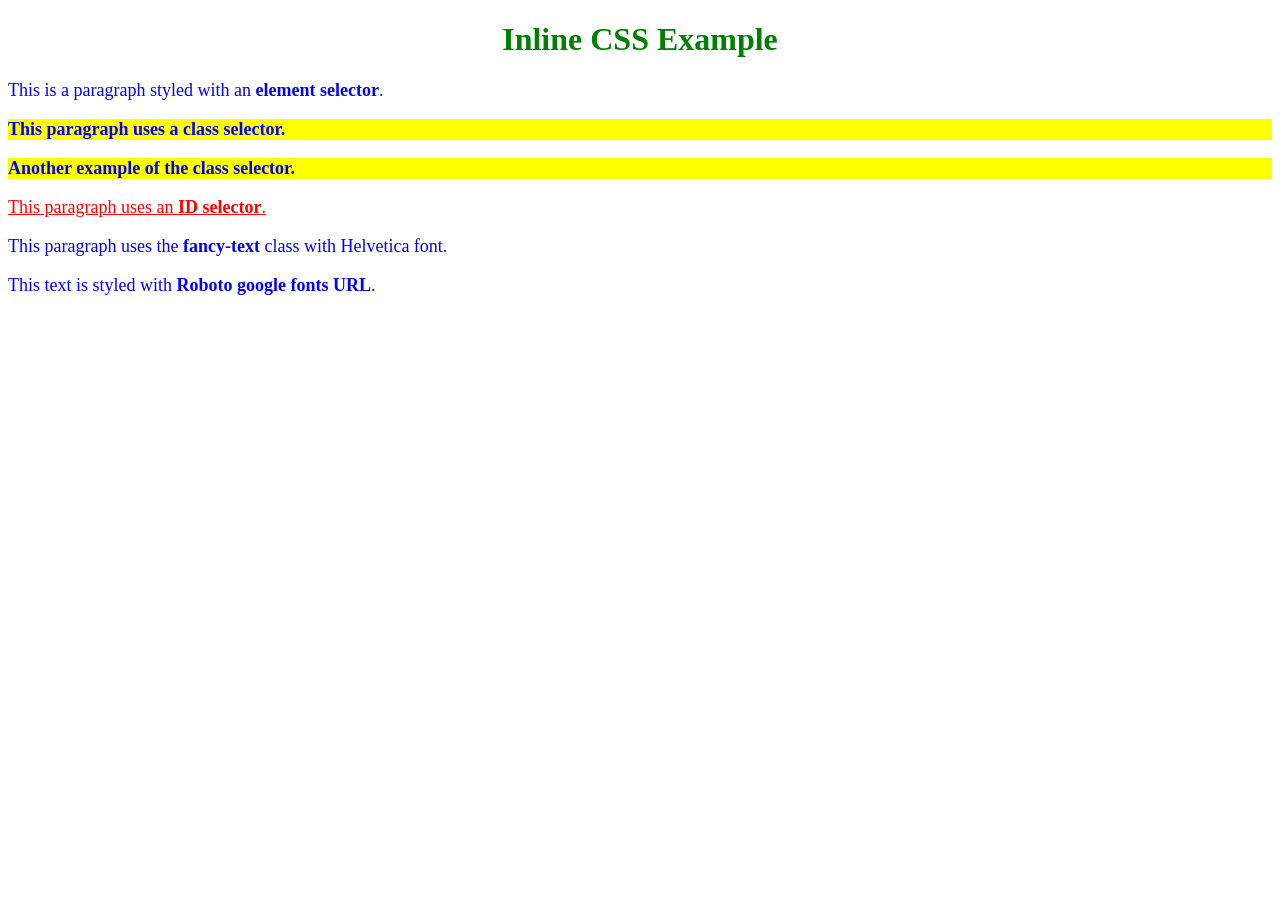
==== index.html @ f5a4765a "Add files via upload" ====
<!DOCTYPE html>
<html>
  <head>
    <title>CSS Basics Example</title>
    <link rel="stylesheet" href="style.css" />
  
    <link rel="preconnect" href="https://fonts.googleapis.com" />
    <link rel="preconnect" href="https://fonts.gstatic.com" crossorigin />
    <link
      href="https://fonts.googleapis.com/css2?family=Athiti:wght@200;300;400;500;600;700&family=Google+Sans+Code:ital,wght@0,300..800;1,300..800&family=IBM+Plex+Sans+Thai:wght@100;200;300;400;500;600;700&family=IBM+Plex+Sans:ital,wght@0,100..700;1,100..700&family=Kanit:ital,wght@0,100;0,200;0,300;0,400;0,500;0,600;0,700;0,800;0,900;1,100;1,200;1,300;1,400;1,500;1,600;1,700;1,800;1,900&family=Libertinus+Keyboard&family=Noto+Sans+Thai:wght@100..900&family=Prompt:ital,wght@0,100;0,200;0,300;0,400;0,500;0,600;0,700;0,800;0,900;1,100;1,200;1,300;1,400;1,500;1,600;1,700;1,800;1,900&family=Roboto:ital,wght@0,100..900;1,100..900&family=Taviraj:ital,wght@0,100;0,200;0,300;0,400;0,500;0,600;0,700;0,800;0,900;1,100;1,200;1,300;1,400;1,500;1,600;1,700;1,800;1,900&display=swap"
      rel="stylesheet"
    />

    <style>
      /* Element selector */
      p {
        color: blue;
        font-size: 18px;
      }

      /* Class selector */
      .highlight {
        background-color: yellow;
        font-weight: bold;
      }

      /* ID selector */
      #special {
        color: red;
        text-decoration: underline;
      }
    </style>
  </head>
  <body>
    <!-- Inline CSS -->
    <h1 style="color: green; text-align: center">Inline CSS Example</h1>

    <!-- Element selector applied automatically -->
    <p>This is a paragraph styled with an <b>element selector</b>.</p>

    <!-- Class selector (can be reused on many elements) -->
    <p class="highlight">This paragraph uses a <b>class selector</b>.</p>
    <p class="highlight">Another example of the <b>class selector</b>.</p>

    <!-- ID selector (should be unique on the page) -->
    <p id="special">This paragraph uses an <b>ID selector</b>.</p>

   

      <p class="fancy-text">
        This paragraph uses the <b>fancy-text</b> class with Helvetica font.
      </p>
      <p class="google-font">
        This text is styled with <b>Roboto google fonts URL</b>.
      </p> 
  </body>
</html>
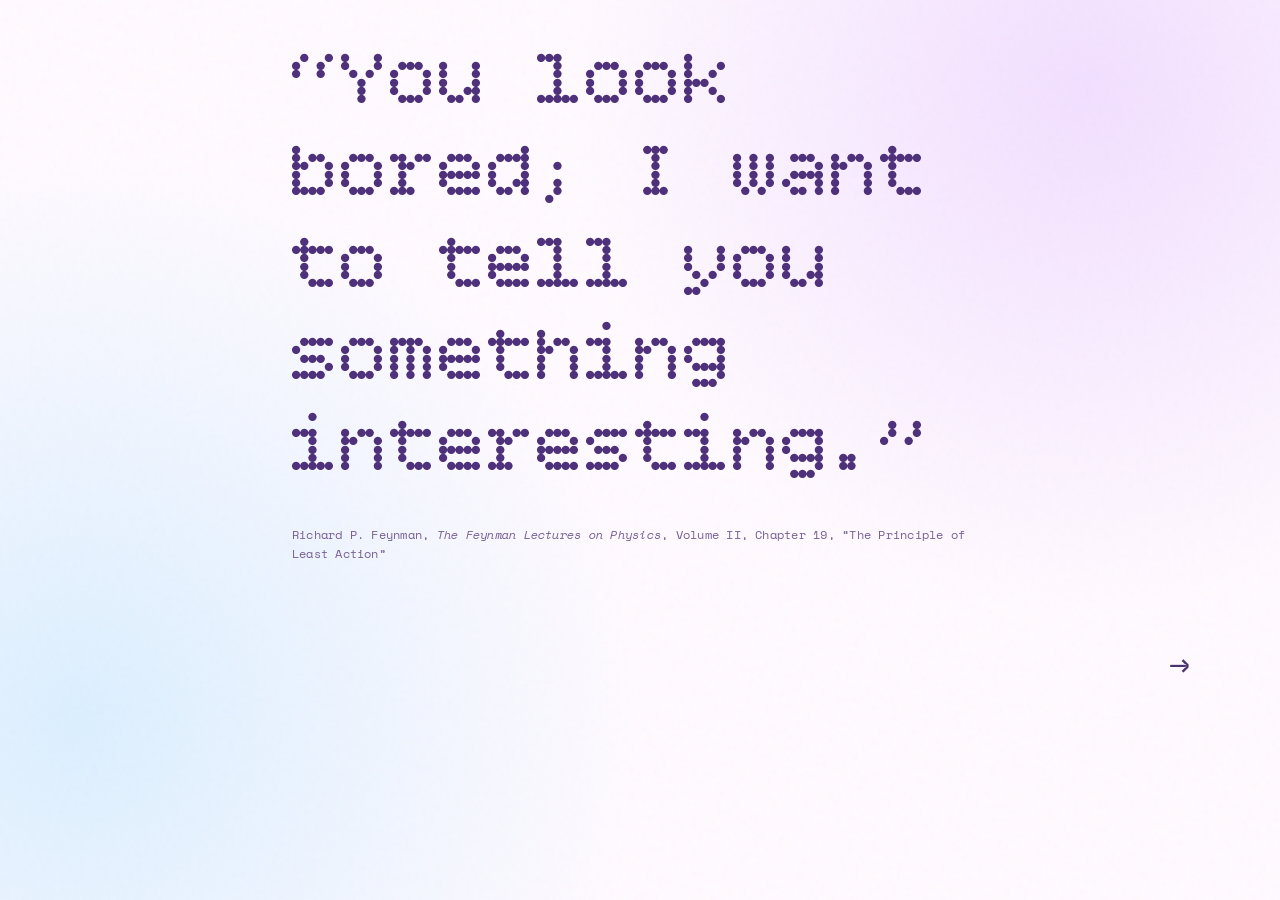
==== commit e315fbd8: "html files" ====
--- a/index.html
+++ b/index.html
@@ -1,57 +1,23 @@
 <!DOCTYPE html>
-<html>
-  <head>
-    <title>CSS Basics Example</title>
-    <link rel="stylesheet" href="style.css" />
-  
-    <link rel="preconnect" href="https://fonts.googleapis.com" />
-    <link rel="preconnect" href="https://fonts.gstatic.com" crossorigin />
-    <link
-      href="https://fonts.googleapis.com/css2?family=Athiti:wght@200;300;400;500;600;700&family=Google+Sans+Code:ital,wght@0,300..800;1,300..800&family=IBM+Plex+Sans+Thai:wght@100;200;300;400;500;600;700&family=IBM+Plex+Sans:ital,wght@0,100..700;1,100..700&family=Kanit:ital,wght@0,100;0,200;0,300;0,400;0,500;0,600;0,700;0,800;0,900;1,100;1,200;1,300;1,400;1,500;1,600;1,700;1,800;1,900&family=Libertinus+Keyboard&family=Noto+Sans+Thai:wght@100..900&family=Prompt:ital,wght@0,100;0,200;0,300;0,400;0,500;0,600;0,700;0,800;0,900;1,100;1,200;1,300;1,400;1,500;1,600;1,700;1,800;1,900&family=Roboto:ital,wght@0,100..900;1,100..900&family=Taviraj:ital,wght@0,100;0,200;0,300;0,400;0,500;0,600;0,700;0,800;0,900;1,100;1,200;1,300;1,400;1,500;1,600;1,700;1,800;1,900&display=swap"
-      rel="stylesheet"
-    />
-
-    <style>
-      /* Element selector */
-      p {
-        color: blue;
-        font-size: 18px;
-      }
-
-      /* Class selector */
-      .highlight {
-        background-color: yellow;
-        font-weight: bold;
-      }
-
-      /* ID selector */
-      #special {
-        color: red;
-        text-decoration: underline;
-      }
-    </style>
-  </head>
-  <body>
-    <!-- Inline CSS -->
-    <h1 style="color: green; text-align: center">Inline CSS Example</h1>
-
-    <!-- Element selector applied automatically -->
-    <p>This is a paragraph styled with an <b>element selector</b>.</p>
-
-    <!-- Class selector (can be reused on many elements) -->
-    <p class="highlight">This paragraph uses a <b>class selector</b>.</p>
-    <p class="highlight">Another example of the <b>class selector</b>.</p>
-
-    <!-- ID selector (should be unique on the page) -->
-    <p id="special">This paragraph uses an <b>ID selector</b>.</p>
-
-   
-
-      <p class="fancy-text">
-        This paragraph uses the <b>fancy-text</b> class with Helvetica font.
-      </p>
-      <p class="google-font">
-        This text is styled with <b>Roboto google fonts URL</b>.
-      </p> 
-  </body>
+<html lang="en">
+<head>
+<meta charset="utf-8">
+<meta name="viewport" content="width=device-width,initial-scale=1">
+<title>ultraviolet lectures</title>
+<link rel="stylesheet" href="style.css">
+</head>
+<body class="home1">
+<div class="grain"></div>
+<main>
+<section class="field">
+<article class="qbig">
+<blockquote>“You look bored; I want to tell you something interesting.”</blockquote>
+<div class="meta">Richard P. Feynman, <cite>The Feynman Lectures on Physics</cite>, Volume II, Chapter 19, “The Principle of Least Action”</div>
+</article>
+</section>
+<nav class="pn home-pn">
+<a class="right" href="index2.html">→</a>
+</nav>
+</main>
+</body>
 </html>
--- a/style.css
+++ b/style.css
@@ -0,0 +1,155 @@
+@import url('https://fonts.googleapis.com/css2?family=Bitcount+Single:wght@400&family=Space+Mono:ital,wght@0,400;0,700;1,400&display=swap');
+
+/* base */
+:root {
+  --ink: #49316e;
+  --soft: #765f94;
+  --paper: #fffaff;
+  --violet: #8d63f6;
+  --line: rgba(73, 49, 110, .16);
+  --mono: 'Space Mono', monospace;
+  --serif: "Century Schoolbook", "New Century Schoolbook", C059, "Century Schoolbook L", Georgia, serif;
+  --disp: 'Bitcount Single', monospace;
+}
+* { box-sizing: border-box; }
+html { scroll-behavior: smooth; }
+body { margin: 0; background: var(--paper); color: var(--ink); font: 400 17px/1.6 var(--serif); overflow-x: hidden; }
+a { color: inherit; text-decoration: none; }
+a:focus-visible { outline: 2px solid var(--violet); outline-offset: 3px; }
+
+/* grainy bq */
+.grain {
+  position: fixed; inset: 0; pointer-events: none; z-index: 50; opacity: .045;
+  background-image: url("data:image/svg+xml,%3Csvg viewBox='0 0 180 180' xmlns='http://www.w3.org/2000/svg'%3E%3Cfilter id='n'%3E%3CfeTurbulence type='fractalNoise' baseFrequency='.8' numOctaves='4' stitchTiles='stitch'/%3E%3C/filter%3E%3Crect width='100%25' height='100%25' filter='url(%23n)' opacity='.7'/%3E%3C/svg%3E");
+}
+
+/* links */
+.pn { display: flex; justify-content: space-between; padding: 3vw 7vw 9vw; font: 24px var(--mono); }
+.pn a:hover { text-decoration: underline; }
+.pn .right { margin-left: auto; }
+
+/* navbar */
+.strip {
+  position: sticky; top: 0; z-index: 40;
+  display: flex; align-items: center; gap: 8px 22px; overflow-x: auto; white-space: nowrap;
+  padding: 12px 4vw; border-bottom: 1px solid var(--line);
+  font: 11px var(--mono);
+  background: rgba(255, 250, 255, .88); backdrop-filter: blur(16px);
+}
+.strip a { display: flex; align-items: center; gap: 7px; opacity: .65; }
+.strip a:hover, .strip a.on { opacity: 1; }
+.strip a.on { text-decoration: underline; text-underline-offset: 4px; }
+.strip i { width: 3px; height: 14px; border-radius: 2px; }
+.strip .home { padding-right: 18px; font-size: 22px; line-height: 1; }
+.strip .wheel {
+  flex: none; width: 24px; height: 24px; margin: 0 18px; border-radius: 50%;
+  background: radial-gradient(var(--paper) 28%, transparent 30%),
+    conic-gradient(#ff2a44 0 14.3%, #ff8c1a 0 28.6%, #ffd90a 0 42.9%, #19d26b 0 57.1%, #1f7bff 0 71.4%, #4a35f0 0 85.7%, #a53df5 0);
+}
+
+/* indexes */
+.home1, .home2 {
+  position: relative; min-height: 100vh;
+  background: radial-gradient(circle at 85% 10%, #f2dfff, transparent 38%),
+              radial-gradient(circle at 6% 80%, #dcefff, transparent 40%),
+              var(--paper);
+}
+.home-main { position: relative; z-index: 1; min-height: 100vh; display: flex; flex-direction: column; justify-content: flex-end; }
+.home-pn { width: 100%; margin-top: auto; padding-top: 3vw; font-size: 34px; }
+.qbig blockquote { margin: 0 0 22px; }
+.qbig .meta { font: 12px/1.6 var(--mono); letter-spacing: .02em; color: var(--soft); }
+
+/* index */
+.home1 .field { flex: 1; display: flex; align-items: center; justify-content: center; padding: 3vw 5vw; }
+.home1 .qbig { --fs: clamp(34px, min(6.4vw, 9.4vmin), 96px); width: calc(var(--fs) * 8.5); max-width: 100%; }
+.home1 blockquote { font: 400 var(--fs)/1.12 var(--disp); color: #4d2f7a; }
+.home1 .meta { margin-top: 28px; }
+
+/* index2 */
+.home2 .field { display: grid; grid-template-columns: repeat(12, 1fr); gap: 6vw 2vw; padding: 8vw 6vw 10vw; }
+.home2 blockquote { margin: 0; font: 400 clamp(24px, 3.2vw, 44px)/1.25 var(--serif); color: #7c3aed; }
+.home2 .qbig:nth-of-type(1) { grid-column: 1 / 10; }
+.home2 .qbig:nth-of-type(2) { grid-column: 5 / -1; }
+.home2 .qbig:nth-of-type(3) { grid-column: 2 / 12; }
+.home2 .qbig:nth-of-type(4) { grid-column: 4 / -1; }
+.home2 .qbig:nth-of-type(1) blockquote { font: italic clamp(32px, 5.2vw, 76px)/1.08 var(--mono); letter-spacing: -.04em; color: #8d63f6; }
+.home2 .qbig:nth-of-type(2) blockquote { font-size: clamp(36px, 6vw, 88px); line-height: 1.08; letter-spacing: -.02em; color: #a855f7; }
+.home2 .qbig:nth-of-type(3) blockquote { font: 400 clamp(17px, 2.1vw, 28px)/1.55 var(--mono); color: #6d28d9; }
+.home2 .qbig:nth-of-type(4) blockquote { color: #9333ea; }
+
+/* slider!! */
+.rail-wrap { padding: 3vw 7vw; }
+.radiation .rail-wrap { padding: 4vw 6vw 2vw; }
+.rail {
+  position: relative; height: 120px; margin-top: 14px; border-radius: 30px;
+  cursor: ew-resize; touch-action: none;
+  background: linear-gradient(90deg, #d9d2ea, #e6dcf3 60.9%, #ff7d9a 61%, #f5e77b 61.4%, #6dd9f1 62.2%, #8b55e9 62.8%, #e6dcf3 62.9%, #e0e6f8);
+  box-shadow: 0 18px 50px rgba(141, 99, 246, .18);
+}
+.marker {
+  position: absolute; top: -16px; left: 61.5%; width: 12px; height: 152px; transform: translateX(-50%);
+  border: 2px solid #fff; border-radius: 8px; background: rgba(141, 99, 246, .25);
+  box-shadow: 0 0 0 2px var(--ink), 0 0 30px #fff;
+}
+
+/* labels */
+.bands { position: relative; height: 62px; margin-top: 22px; font: 11px var(--mono); }
+.bands span { position: absolute; top: 0; left: var(--x); transform: translateX(-50%); padding-top: 18px; color: var(--soft); transition: color .2s; }
+.bands span::before { content: ""; position: absolute; top: 0; left: 50%; width: 1px; height: 12px; background: var(--line); }
+.bands .lo { padding-top: 40px; }
+.bands .lo::before { height: 34px; }
+.bands .on { color: var(--ink); font-weight: 700; }
+.bands .on::before { background: var(--ink); }
+
+.read { display: grid; grid-template-columns: repeat(4, 1fr); gap: 1px; margin-top: 40px; background: var(--line); border: 1px solid var(--line); }
+.radiation .read { margin-top: 28px; }
+.read.three { grid-template-columns: repeat(3, 1fr); }
+.read div { background: var(--paper); padding: 22px; }
+.read span { display: block; margin-bottom: 8px; font: 11px var(--mono); color: var(--soft); }
+.read strong { font: 700 15px var(--mono); }
+
+.radiation .opening-quote { margin: 3vw 6vw 0; font-size: clamp(26px, 4vw, 56px); line-height: 1.18; }
+.spread { --c: #9b5ae0; padding: 6vw 6vw 7vw; }
+.long { max-width: 980px; margin: 0 6vw 8vw; font: clamp(22px, 2.6vw, 36px)/1.3 var(--serif); }
+
+/* colors */
+body.band { background: color-mix(in srgb, var(--c) 16%, var(--paper)); }
+.opening-quote { margin: 3vw 5vw 0; padding: .5vw 0; max-width: 1000px; font: clamp(24px, 3.4vw, 48px)/1.2 var(--serif); color: #7c3aed; }
+.swatch { height: 30px; border-radius: 30px; background: var(--c); }
+
+.notes { padding: 5vw 5vw 10vw; }
+.note { margin: 0; }
+.note img { display: block; width: 100%; height: auto; }
+.notes figure:nth-of-type(odd) img, .spread img { box-shadow: 12px 12px 0 color-mix(in srgb, var(--c) 45%, #fff); }
+.notes figure:nth-of-type(even) img { box-shadow: 12px 12px 0 color-mix(in srgb, var(--c) 75%, #fff); }
+.note figcaption { margin-top: 28px; max-width: 460px; font: italic 22px/1.3 var(--serif); color: #5f4a7e; }
+.note figcaption::before { content: ""; display: block; width: 36px; height: 4px; margin-bottom: 14px; border-radius: 4px; background: var(--c); }
+
+/* uv quote */
+.pull { padding: 2vw 0; font: italic clamp(26px, 3.4vw, 46px)/1.2 var(--serif); color: #67458e; }
+
+/* desktop view */
+@media (min-width: 761px) {
+  .notes { display: grid; grid-template-columns: repeat(12, 1fr); gap: 11vw 2vw; align-items: start; }
+  .notes figure:nth-of-type(1) { grid-column: 1 / 7; }
+  .notes figure:nth-of-type(2) { grid-column: 8 / 13; margin-top: 10vw; }
+  .notes figure:nth-of-type(3) { grid-column: 3 / 9; }
+  .notes figure:nth-of-type(4) { grid-column: 7 / 12; }
+  .notes figure:nth-of-type(5) { grid-column: 1 / 6; }
+  .notes figure:nth-of-type(6) { grid-column: 7 / 13; margin-top: 8vw; }
+  .notes figure:nth-of-type(7) { grid-column: 2 / 8; }
+  .pull { grid-column: 4 / 12; }
+}
+
+/* mobile view */
+@media (max-width: 760px) {
+  .read, .read.three { grid-template-columns: 1fr; }
+  .notes .note { margin-bottom: 16vw; }
+  .home2 .field { display: block; }
+  .home2 .qbig { margin-bottom: 12vw; }
+  .bands span { font-size: 10px; }
+}
+
+@media (prefers-reduced-motion: reduce) {
+  html { scroll-behavior: auto; }
+}
